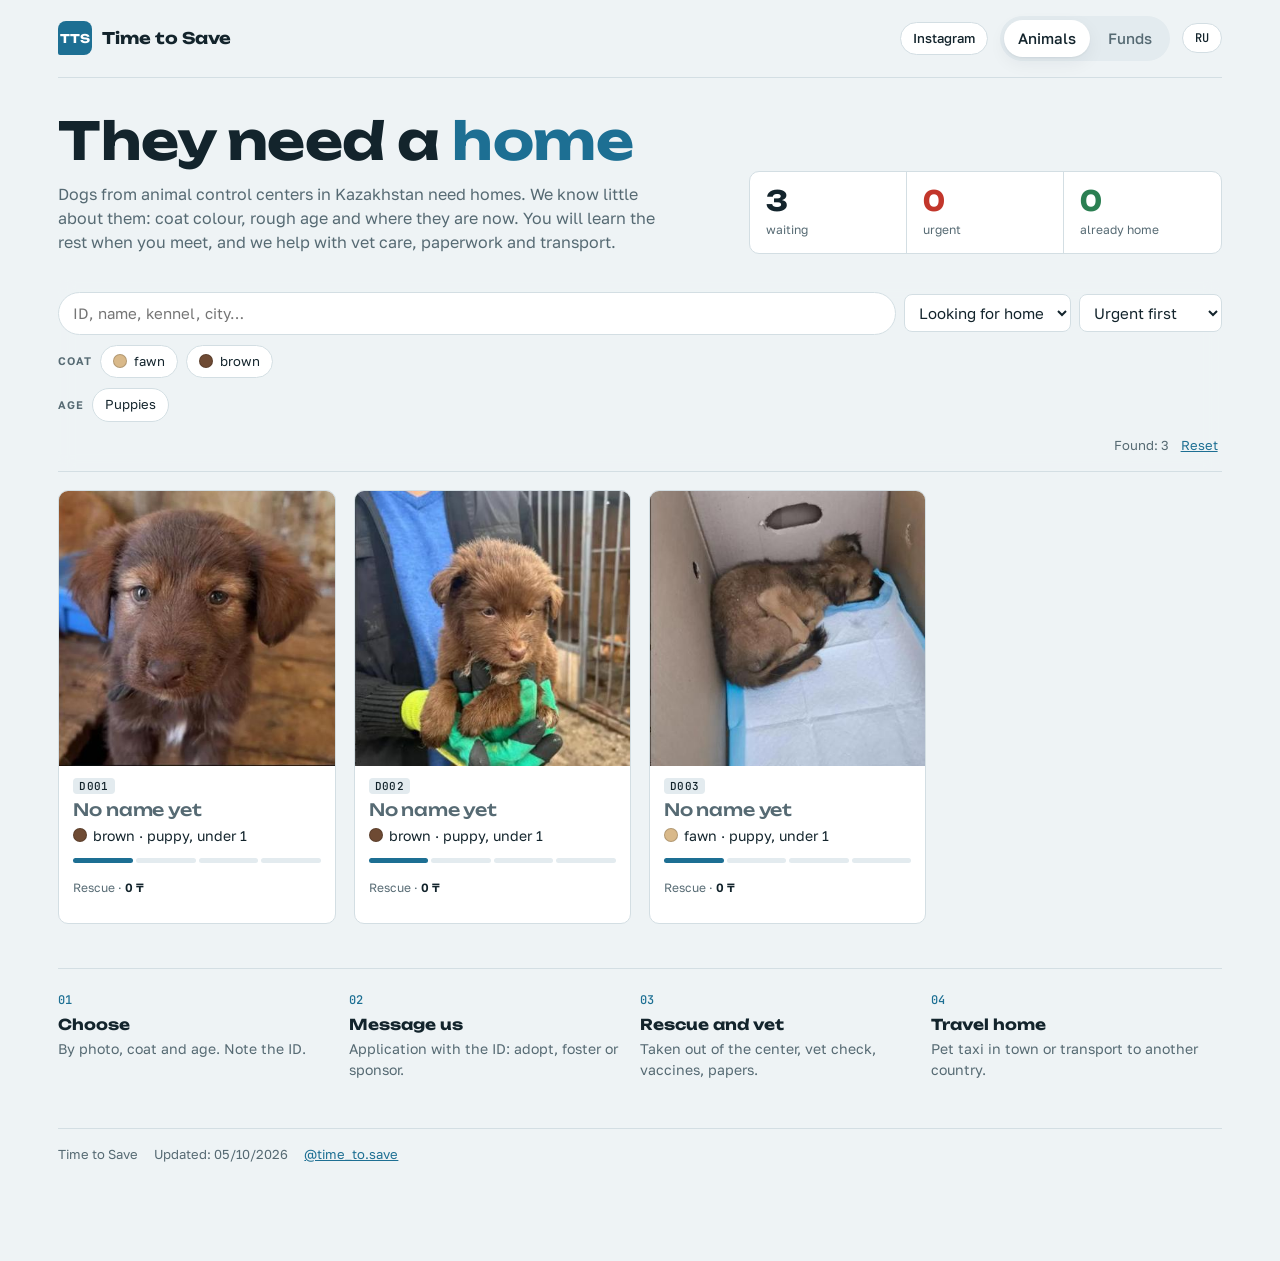
==== time-to-save-github 2/index.html @ 521f834f "Add files via upload" ====
<!doctype html>
<html lang="ru">
<head>
<meta charset="utf-8">
<meta name="viewport" content="width=device-width,initial-scale=1,viewport-fit=cover">
<title>Time to Save — собаки ищут дом</title>
<meta name="description" content="Собаки из центров отлова Казахстана ищут дом. Каталог, этапы спасения и сборы.">
<meta property="og:title" content="Time to Save">
<meta property="og:description" content="Собаки из центров отлова Казахстана ищут дом.">
<link rel="preconnect" href="https://fonts.googleapis.com"><link rel="preconnect" href="https://fonts.gstatic.com" crossorigin>
<link rel="stylesheet" href="app.css">
<script src="config.js"></script>
</head>
<body>
<div id="app"></div>
<div class="toast" id="toast" role="status" aria-live="polite" hidden></div>
<script src="app.js" defer></script>
</body>
</html>
---- time-to-save-github 2/app.css ----
@import url("https://fonts.googleapis.com/css2?family=Unbounded:wght@500;700&family=Golos+Text:wght@400;500;600&family=JetBrains+Mono:wght@500&display=swap");
/* Layout: shelter intake board — photo-first tag cards (ID + kennel), chip filters by coat colour and age, dossier dialog with application. */
:root{
  --bg:#EEF3F5; --surface:#FFFFFF; --sunk:#E3EBEF; --ink:#13242C; --muted:#566A73; --line:#D3DEE3;
  --accent:#1D6F93; --accent-ink:#FFFFFF; --accent-soft:#D6E9F1;
  --urgent:#C2362B; --urgent-soft:#F8E1DE; --ok:#2B7F52; --ok-soft:#DCEFE4; --warn:#A86A12; --warn-soft:#F5E8D2;
  --shadow:0 1px 2px rgba(19,36,44,.06),0 6px 18px rgba(19,36,44,.06);
  --f-display:"Unbounded","Arial Black",system-ui,sans-serif;
  --f-body:"Golos Text",system-ui,-apple-system,"Segoe UI",Roboto,sans-serif;
  --f-mono:"JetBrains Mono",ui-monospace,SFMono-Regular,Menlo,Consolas,monospace;
  --r:10px;
}
@media (prefers-color-scheme: dark){:root:not([data-theme="light"]){
  --bg:#0D161B; --surface:#14212A; --sunk:#0F1B22; --ink:#E4ECEF; --muted:#94A7B0; --line:#243640;
  --accent:#55B3DA; --accent-ink:#04202C; --accent-soft:#16384A;
  --urgent:#F06B5F; --urgent-soft:#3A1D1B; --ok:#5DC48C; --ok-soft:#163327; --warn:#E3A94B; --warn-soft:#3A2C14;
  --shadow:0 1px 2px rgba(0,0,0,.3),0 8px 20px rgba(0,0,0,.25); color-scheme:dark}}
:root[data-theme="dark"]{
  --bg:#0D161B; --surface:#14212A; --sunk:#0F1B22; --ink:#E4ECEF; --muted:#94A7B0; --line:#243640;
  --accent:#55B3DA; --accent-ink:#04202C; --accent-soft:#16384A;
  --urgent:#F06B5F; --urgent-soft:#3A1D1B; --ok:#5DC48C; --ok-soft:#163327; --warn:#E3A94B; --warn-soft:#3A2C14;
  --shadow:0 1px 2px rgba(0,0,0,.3),0 8px 20px rgba(0,0,0,.25); color-scheme:dark}

*{box-sizing:border-box}
[hidden]{display:none!important}
body{background:var(--bg);color:var(--ink);font:15px/1.5 var(--f-body);margin:0}
#app{max-width:1240px;margin:0 auto;padding-inline:max(16px,3vw);padding-block:0 96px}
h1,h2,h3{font-family:var(--f-display);font-weight:700;text-wrap:balance;margin:0;letter-spacing:-.01em}
button,input,select,textarea{font:inherit;color:inherit}
:focus-visible{outline:2px solid var(--accent);outline-offset:2px}
a{color:var(--accent)}
.mono{font-family:var(--f-mono);font-size:12px;letter-spacing:.02em}
.muted{color:var(--muted)}
.lbl{font-size:11px;text-transform:uppercase;letter-spacing:.09em;color:var(--muted);font-weight:600}

.top{display:flex;align-items:center;gap:12px;flex-wrap:wrap;padding-block:16px;border-bottom:1px solid var(--line)}
.brand{display:flex;align-items:center;gap:10px;margin-right:auto;min-width:0}
.mark{width:34px;height:34px;flex:none;border-radius:8px 8px 8px 2px;background:var(--accent);color:var(--accent-ink);display:grid;place-items:center;font:700 12px var(--f-display)}
.brand b{font:700 16px var(--f-display);white-space:nowrap;overflow:hidden;text-overflow:ellipsis}
.tabs{display:flex;gap:4px;background:var(--sunk);padding:4px;border-radius:999px;flex-wrap:wrap}
.tabs button{border:0;background:none;padding:7px 14px;border-radius:999px;cursor:pointer;font-weight:500;color:var(--muted)}
.tabs button[aria-selected="true"]{background:var(--surface);color:var(--ink);box-shadow:var(--shadow)}
.hlinks{display:flex;gap:6px;flex-wrap:wrap}
.hlink{display:inline-flex;align-items:center;gap:6px;padding:6px 12px;border-radius:999px;border:1px solid var(--line);background:var(--surface);color:var(--ink);text-decoration:none;font-size:13px;font-weight:500}
.hlink:hover{border-color:var(--accent);color:var(--accent)}
.lang{border:1px solid var(--line);background:var(--surface);border-radius:999px;padding:6px 12px;cursor:pointer;font:500 12px var(--f-mono)}

.hero{display:grid;grid-template-columns:minmax(0,1.4fr) minmax(0,1fr);gap:28px;align-items:end;padding-block:36px 26px}
.hero h1{font-size:clamp(28px,4.6vw,52px);line-height:1.05}
.hero h1 em{font-style:normal;color:var(--accent)}
.hero p{max-width:62ch;color:var(--muted);margin:14px 0 0;font-size:16px}
.ledger{display:grid;grid-template-columns:repeat(3,minmax(0,1fr));border:1px solid var(--line);border-radius:var(--r);background:var(--surface);overflow:hidden}
.ledger div{padding:14px 16px;border-right:1px solid var(--line)}
.ledger div:last-child{border-right:0}
.ledger b{display:block;font:700 28px/1.1 var(--f-display);font-variant-numeric:tabular-nums}
.ledger .u b{color:var(--urgent)} .ledger .h b{color:var(--ok)}
.ledger span{font-size:12px;color:var(--muted)}
@media (max-width:760px){.hero{grid-template-columns:1fr;padding-block:24px 18px}}

.btn{display:inline-flex;align-items:center;justify-content:center;gap:8px;border:1px solid transparent;border-radius:999px;padding:9px 18px;font-weight:600;cursor:pointer;background:var(--accent);color:var(--accent-ink);text-decoration:none;font-size:14px}
.btn.ghost{background:var(--surface);color:var(--ink);border-color:var(--line)}
.btn.danger{background:var(--urgent);color:#fff}
.btn.sm{padding:6px 12px;font-size:13px}
.btn:disabled{opacity:.5;cursor:default}

.notice{display:flex;gap:12px;align-items:center;flex-wrap:wrap;background:var(--warn-soft);border:1px solid color-mix(in srgb,var(--warn) 30%,transparent);padding:10px 14px;border-radius:var(--r);margin-bottom:18px;font-size:14px}
.notice b{color:var(--warn)}

.filters{position:sticky;top:env(safe-area-inset-top,0px);z-index:5;background:color-mix(in srgb,var(--bg) 92%,transparent);backdrop-filter:blur(8px);padding-block:12px;display:flex;flex-direction:column;gap:10px;border-bottom:1px solid var(--line);margin-bottom:18px}
.frow{display:flex;flex-wrap:wrap;gap:8px;align-items:center}
.filters input[type=search]{flex:1 1 220px;min-width:0;padding:9px 14px;border:1px solid var(--line);border-radius:999px;background:var(--surface)}
.filters select,.field select,.field input,.field textarea{padding:8px 10px;border:1px solid var(--line);border-radius:8px;background:var(--surface);min-width:0;max-width:100%}
.chipbtn{display:inline-flex;align-items:center;gap:7px;border:1px solid var(--line);background:var(--surface);border-radius:999px;padding:6px 12px;cursor:pointer;font-size:13px}
.chipbtn[aria-pressed="true"]{background:var(--accent);border-color:var(--accent);color:var(--accent-ink)}
.sw{display:inline-block;width:14px;height:14px;border-radius:50%;flex:none;border:1px solid rgba(0,0,0,.18);vertical-align:-2px}
.found{margin-left:auto;font-size:13px;color:var(--muted);font-variant-numeric:tabular-nums}
.linkbtn{border:0;background:none;color:var(--accent);cursor:pointer;padding:4px;font-size:13px;text-decoration:underline}
@media (max-width:700px){.filters{position:static}}

.grid{display:grid;grid-template-columns:repeat(auto-fill,minmax(220px,1fr));gap:18px}
.card{all:unset;box-sizing:border-box;cursor:pointer;display:flex;flex-direction:column;background:var(--surface);border:1px solid var(--line);border-radius:var(--r);overflow:hidden;transition:transform .15s,box-shadow .15s}
.card:hover{transform:translateY(-2px);box-shadow:var(--shadow)}
.card:focus-visible{outline:2px solid var(--accent);outline-offset:2px}
.card.adopted .ph{filter:grayscale(.6);opacity:.8}
.ph{position:relative;aspect-ratio:1/1;background:var(--sunk);overflow:hidden;max-width:100%}
.ph img,.ph svg{width:100%;height:100%;object-fit:cover;display:block}
.pill{position:absolute;left:10px;top:10px;font:600 11px/1 var(--f-body);letter-spacing:.04em;text-transform:uppercase;padding:6px 9px;border-radius:999px;background:var(--surface);color:var(--ink)}
.pill.urgent{background:var(--urgent);color:#fff}
.pill.reserved{background:var(--warn);color:#fff}
.pill.adopted{background:var(--ok);color:#fff}
.ptags{position:absolute;left:10px;bottom:10px;display:flex;gap:5px;flex-wrap:wrap;max-width:calc(100% - 70px)}
.tag{font:600 11px/1 var(--f-body);padding:5px 8px;border-radius:999px;background:var(--surface);color:var(--ink)}
.tag.preg{background:#B4457A;color:#fff}
.tag.old{background:#5B6E8C;color:#fff}
.journey{display:grid;grid-template-columns:repeat(4,minmax(0,1fr));gap:8px}
.journey.two{grid-template-columns:repeat(2,minmax(0,1fr))}
.nw{white-space:nowrap}
@media (max-width:520px){.journey{grid-template-columns:repeat(2,minmax(0,1fr))}}
.stc{border:1px solid var(--line);border-radius:8px;padding:10px;display:flex;flex-direction:column;gap:5px;min-width:0;background:var(--surface)}
.stc.now{border-color:var(--accent);box-shadow:0 0 0 1px var(--accent) inset;background:var(--accent-soft)}
.stc.done{background:var(--ok-soft);border-color:color-mix(in srgb,var(--ok) 35%,transparent)}
.stc .n{font:500 11px var(--f-mono);color:var(--muted);display:flex;justify-content:space-between;gap:4px}
.stc b{font:700 14px var(--f-display)}
.stc .sd{font-size:11px;color:var(--muted);line-height:1.3}
.stc .amt{font-size:13px;font-variant-numeric:tabular-nums}
.stc .amt strong{font-size:15px}
.stc .st{font-size:11px;font-weight:600}
.stc.done .st{color:var(--ok)} .stc.now .st{color:var(--accent)} .stc .st{color:var(--muted)}
.pbar{height:6px;background:var(--sunk);border-radius:99px;overflow:hidden}
.pbar i{display:block;height:100%;background:var(--accent);border-radius:99px}
.stc.done .pbar i{background:var(--ok)}
.mini{display:flex;gap:3px;margin-top:8px}
.mini i{flex:1;height:5px;border-radius:99px;background:var(--sunk)}
.mini i.done{background:var(--ok)} .mini i.now{background:var(--accent)}
.minitxt{font-size:12px;color:var(--muted);font-variant-numeric:tabular-nums}
.minitxt b{color:var(--ink);font-weight:600}
.fsum{display:grid;grid-template-columns:repeat(4,minmax(0,1fr));gap:12px;margin-bottom:22px}
@media (max-width:760px){.fsum{grid-template-columns:repeat(2,minmax(0,1fr))}}
.fsum .stc{padding:14px}
.fsum .big{font:700 22px var(--f-display);font-variant-numeric:tabular-nums}
.frows{display:flex;flex-direction:column;gap:10px}
.frow2{all:unset;box-sizing:border-box;cursor:pointer;display:grid;grid-template-columns:minmax(0,190px) minmax(0,1fr);gap:14px;align-items:center;background:var(--surface);border:1px solid var(--line);border-radius:var(--r);padding:10px}
.frow2:hover{box-shadow:var(--shadow)}
.frow2:focus-visible{outline:2px solid var(--accent);outline-offset:2px}
@media (max-width:700px){.frow2{grid-template-columns:1fr}}
.fwho{display:flex;gap:10px;align-items:center;min-width:0}
.fwho .thumb{width:52px;height:52px;flex:none}
.fwho b{display:block;font-size:14px}
.fwho span{font-size:12px;color:var(--muted)}
.frow2 .stc{padding:7px 8px;gap:3px}
.frow2 .stc b{font-size:12px}
.fnote{font-size:13px;color:var(--muted);margin:0 0 16px}
.pcount{position:absolute;right:10px;bottom:10px;font:500 11px var(--f-mono);background:rgba(0,0,0,.55);color:#fff;padding:3px 7px;border-radius:6px}
.cb{padding:12px 14px 14px;display:flex;flex-direction:column;gap:4px;flex:1}
.tagline{display:flex;gap:6px;flex-wrap:wrap;color:var(--muted);font:500 11px var(--f-mono);letter-spacing:.03em}
.tid{color:var(--ink);background:var(--sunk);padding:1px 6px;border-radius:4px}
.card h3{font-size:17px;line-height:1.2;margin-top:2px}
.card h3.noname{color:var(--muted);font-weight:500}
.meta{margin:0;color:var(--ink);font-size:14px;display:flex;align-items:center;gap:6px;flex-wrap:wrap}
.where{margin:0;color:var(--muted);font-size:13px}
.empty{grid-column:1/-1;padding:48px 16px;text-align:center;color:var(--muted);border:1px dashed var(--line);border-radius:var(--r)}

.steps{margin-top:44px;display:grid;grid-template-columns:repeat(4,minmax(0,1fr));border-top:1px solid var(--line)}
.steps div{padding:18px 18px 0 0}
.steps i{font:500 12px var(--f-mono);color:var(--accent);font-style:normal}
.steps b{display:block;font:700 15px var(--f-display);margin:6px 0 4px}
.steps p{margin:0;color:var(--muted);font-size:14px}
@media (max-width:760px){.steps{grid-template-columns:1fr 1fr}}
@media (max-width:440px){.steps{grid-template-columns:1fr}}

dialog{border:0;padding:0;overflow:auto;border-radius:14px;background:var(--surface);color:var(--ink);width:min(920px,calc(100vw - 24px));max-height:calc(100dvh - 24px);box-shadow:0 20px 60px rgba(0,0,0,.35)}
dialog::backdrop{background:rgba(8,16,20,.55)}
.dlg{display:grid;grid-template-columns:minmax(0,1.1fr) minmax(0,1fr)}
@media (max-width:760px){.dlg{grid-template-columns:1fr}}
.gal{background:var(--sunk);display:flex;flex-direction:column}
.gal .main{aspect-ratio:1/1;max-width:100%;overflow:hidden}
.gal .main img,.gal .main svg{width:100%;height:100%;object-fit:cover;display:block}
.thumbs{display:flex;gap:6px;padding:8px;flex-wrap:wrap}
.thumbs button{all:unset;cursor:pointer;width:56px;height:56px;border-radius:6px;overflow:hidden;border:2px solid transparent}
.thumbs button[aria-current="true"]{border-color:var(--accent)}
.thumbs img{width:100%;height:100%;object-fit:cover}
.dinfo{padding:22px;display:flex;flex-direction:column;gap:14px;min-width:0}
.dinfo h2{font-size:28px}
.x{position:absolute;right:10px;top:10px;width:36px;height:36px;border-radius:50%;border:1px solid var(--line);background:var(--surface);cursor:pointer;font-size:18px;line-height:1;z-index:2}
.facts{display:grid;grid-template-columns:auto 1fr;gap:6px 14px;margin:0;font-size:14px}
.facts dt{color:var(--muted)}
.facts dd{margin:0;display:flex;align-items:center;gap:6px;flex-wrap:wrap}
.desc{margin:0;white-space:pre-line}
.unk{font-size:13px;color:var(--muted);background:var(--sunk);padding:10px 12px;border-radius:8px;margin:0}
.apply{border-top:1px solid var(--line);padding-top:14px;display:flex;flex-direction:column;gap:10px}
.field{display:flex;flex-direction:column;gap:4px;min-width:0}
.field>span{font-size:12px;color:var(--muted)}
.row2{display:grid;grid-template-columns:1fr 1fr;gap:10px}
@media (max-width:460px){.row2{grid-template-columns:1fr}}
textarea.msg{width:100%;min-height:130px;resize:vertical;font-size:13px;padding:10px;border:1px solid var(--line);border-radius:8px;background:var(--sunk)}
.contacts{display:flex;flex-wrap:wrap;gap:8px;align-items:center}

.adm{display:grid;gap:18px;padding-block:24px}
.panel{background:var(--surface);border:1px solid var(--line);border-radius:var(--r);padding:18px;display:flex;flex-direction:column;gap:12px;min-width:0}
.panel h2{font-size:18px}
.panel p{margin:0}
.cols{display:grid;grid-template-columns:repeat(auto-fit,minmax(min(100%,360px),1fr));gap:18px}
.drop{border:2px dashed var(--line);border-radius:var(--r);padding:22px;text-align:center;cursor:pointer;background:var(--sunk);transition:border-color .15s}
.drop.over{border-color:var(--accent);background:var(--accent-soft)}
.drop input{display:none}
.tog{display:inline-flex;align-items:center;gap:6px;font-size:13px;cursor:pointer}
.tog input{margin:0;accent-color:var(--accent)}
input[type=range]{accent-color:var(--accent);width:100%}
.seg{display:flex;flex-wrap:wrap;gap:6px}
.seg label{border:1px solid var(--line);border-radius:999px;padding:6px 12px;font-size:13px;cursor:pointer;background:var(--surface);position:relative}
.seg input{position:absolute;opacity:0;pointer-events:none}
.seg label:has(input:checked){background:var(--accent);border-color:var(--accent);color:var(--accent-ink)}
.report{font-size:13px;background:var(--sunk);border-radius:8px;padding:10px 12px;display:flex;flex-direction:column;gap:3px;margin:0}
.report .w{color:var(--warn)}
.meter{height:8px;background:var(--sunk);border-radius:99px;overflow:hidden}
.meter i{display:block;height:100%;background:var(--accent)}
.tbl{overflow-x:auto;border:1px solid var(--line);border-radius:8px}
.tbl table{border-collapse:collapse;width:100%;font-size:13px;min-width:920px}
.tbl th,.tbl td{text-align:left;padding:8px 10px;border-bottom:1px solid var(--line);vertical-align:middle}
.tbl th{font-size:11px;text-transform:uppercase;letter-spacing:.08em;color:var(--muted);background:var(--sunk)}
.tbl tr:last-child td{border-bottom:0}
.tbl select{padding:4px 6px;border:1px solid var(--line);border-radius:6px;background:var(--surface)}
.thumb{width:40px;height:40px;border-radius:6px;overflow:hidden;background:var(--sunk)}
.thumb img,.thumb svg{width:100%;height:100%;object-fit:cover}
.nophoto{color:var(--urgent)}
.badge{font:600 10px var(--f-mono);background:var(--accent-soft);color:var(--accent);padding:1px 5px;border-radius:4px;margin-left:4px;vertical-align:1px}
.flag{color:var(--warn);font-size:12px;display:block}
.aibox{border-color:color-mix(in srgb,var(--accent) 45%,var(--line))}
.aistat{font-size:13px;display:flex;flex-direction:column;gap:6px}
.aistat .meter i{transition:width .3s}
.ainote{font-size:12px;color:var(--muted);margin:0}
code{font:12px var(--f-mono);background:var(--sunk);padding:1px 5px;border-radius:4px}
.ephotos{display:flex;flex-wrap:wrap;gap:8px}
.ephotos div{position:relative;width:72px;height:72px;border-radius:6px;overflow:hidden}
.ephotos img{width:100%;height:100%;object-fit:cover}
.ephotos button{position:absolute;right:2px;top:2px;border:0;border-radius:50%;width:22px;height:22px;background:rgba(0,0,0,.6);color:#fff;cursor:pointer}
.eform{padding:22px;display:flex;flex-direction:column;gap:14px}
.egrid{display:grid;grid-template-columns:repeat(auto-fill,minmax(180px,1fr));gap:10px}

.bar{position:fixed;left:0;right:0;bottom:0;z-index:20;background:var(--ink);color:var(--bg);padding:12px 16px calc(12px + env(safe-area-inset-bottom,0px));display:flex;gap:12px;align-items:center;justify-content:center;flex-wrap:wrap;font-size:14px}
.bar .btn.ghost{background:transparent;color:var(--bg);border-color:color-mix(in srgb,var(--bg) 40%,transparent)}
.toast{position:fixed;left:50%;transform:translateX(-50%);bottom:84px;z-index:30;background:var(--surface);color:var(--ink);border:1px solid var(--line);box-shadow:var(--shadow);padding:10px 16px;border-radius:999px;font-size:14px;max-width:calc(100vw - 32px)}
.foot{margin-top:48px;padding-top:16px;border-top:1px solid var(--line);font-size:13px;color:var(--muted);display:flex;gap:16px;flex-wrap:wrap}
@media (prefers-reduced-motion:reduce){*{transition:none!important}}

.savepill{position:fixed;right:16px;bottom:calc(16px + env(safe-area-inset-bottom,0px));z-index:25;background:var(--surface);color:var(--ink);border:1px solid var(--line);box-shadow:var(--shadow);border-radius:999px;padding:8px 14px;font-size:13px;display:flex;gap:8px;align-items:center}
.savepill.saved{color:var(--ok)}
.savepill.error{color:var(--urgent);border-color:var(--urgent)}
.savepill.demo{color:var(--warn)}
.savepill button{border:0;background:var(--urgent);color:#fff;border-radius:999px;padding:4px 10px;cursor:pointer;font-weight:600}
.foot a,.foot .linkbtn{font-size:13px}
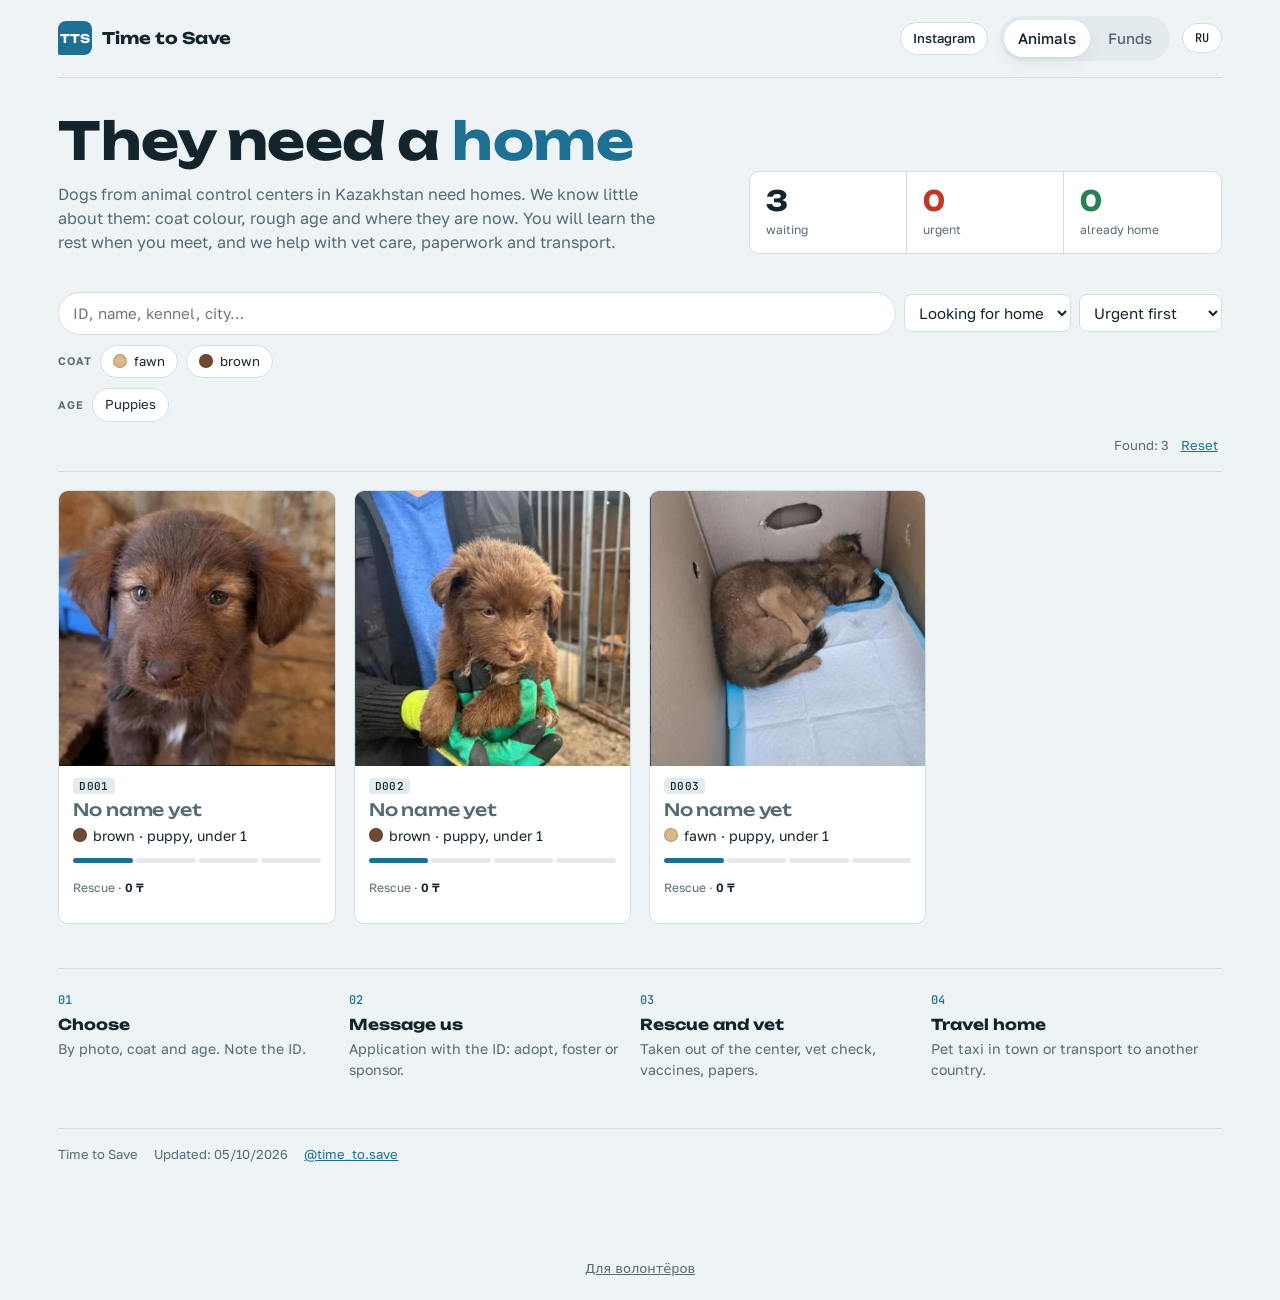
==== commit df67138c: "Add volunteer link" ====
--- a/time-to-save-github 2/index.html
+++ b/time-to-save-github 2/index.html
@@ -15,5 +15,6 @@
 <div id="app"></div>
 <div class="toast" id="toast" role="status" aria-live="polite" hidden></div>
 <script src="app.js" defer></script>
+<p style="text-align:center;font:13px system-ui,sans-serif;margin:0 0 24px"><a href="admin.html" style="color:#566A73">Для волонтёров</a></p>
 </body>
 </html>
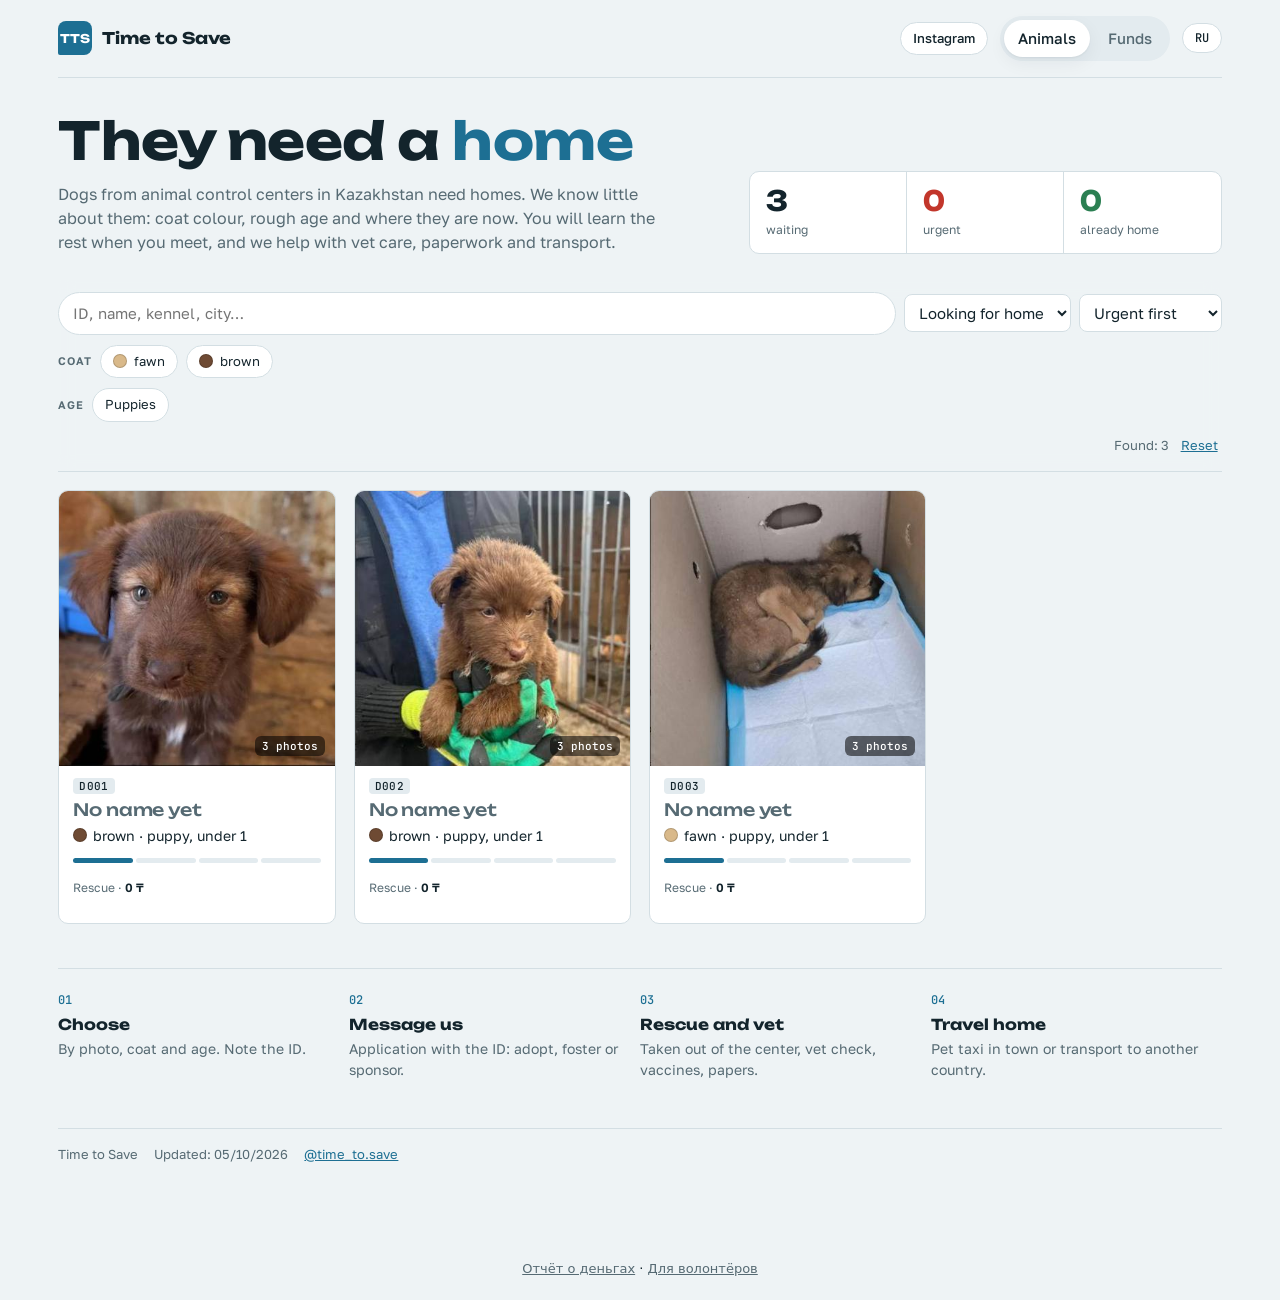
==== commit af9e355d: "Link to money report" ====
--- a/time-to-save-github 2/index.html
+++ b/time-to-save-github 2/index.html
@@ -15,6 +15,6 @@
 <div id="app"></div>
 <div class="toast" id="toast" role="status" aria-live="polite" hidden></div>
 <script src="app.js" defer></script>
-<p style="text-align:center;font:13px system-ui,sans-serif;margin:0 0 24px"><a href="admin.html" style="color:#566A73">Для волонтёров</a></p>
+<p style="text-align:center;font:13px system-ui,sans-serif;margin:0 0 24px"><a href="report.html" style="color:#566A73">Отчёт о деньгах</a> · <a href="admin.html" style="color:#566A73">Для волонтёров</a></p>
 </body>
 </html>
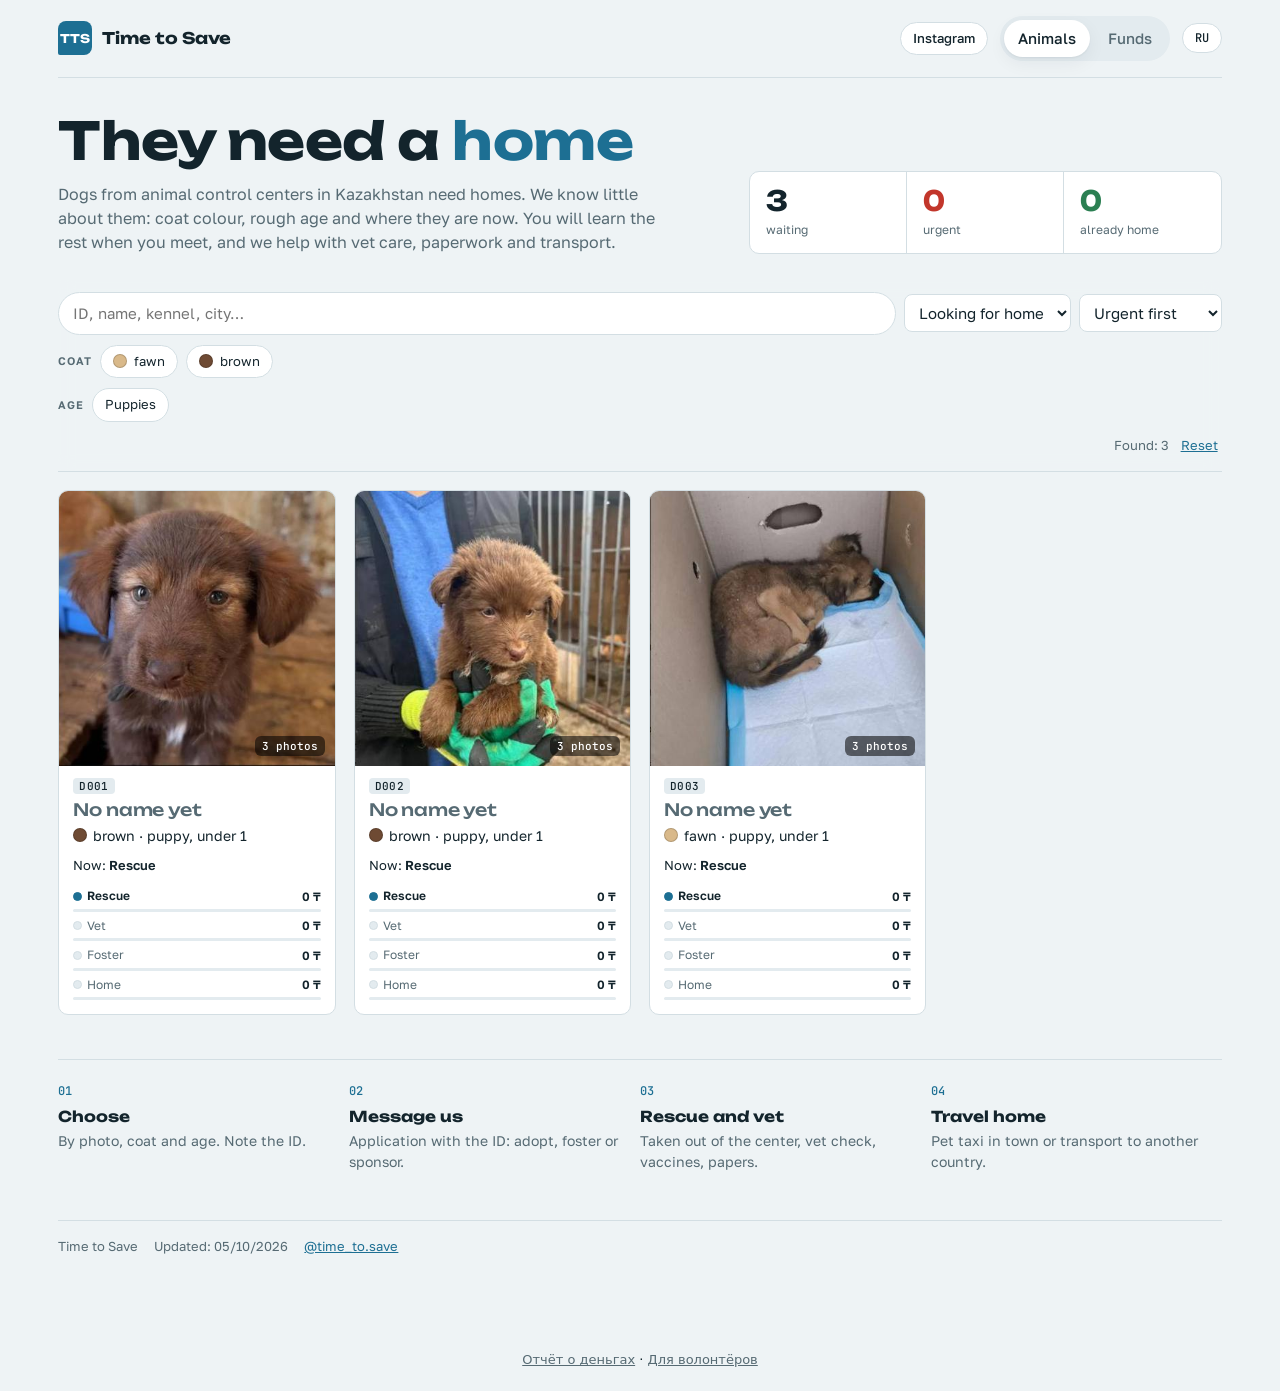
==== commit bbf021a7: "Add script reference for cards.js in index.html" ====
--- a/time-to-save-github 2/index.html
+++ b/time-to-save-github 2/index.html
@@ -15,6 +15,7 @@
 <div id="app"></div>
 <div class="toast" id="toast" role="status" aria-live="polite" hidden></div>
 <script src="app.js" defer></script>
+<script src="cards.js" defer></script>
 <p style="text-align:center;font:13px system-ui,sans-serif;margin:0 0 24px"><a href="report.html" style="color:#566A73">Отчёт о деньгах</a> · <a href="admin.html" style="color:#566A73">Для волонтёров</a></p>
 </body>
 </html>
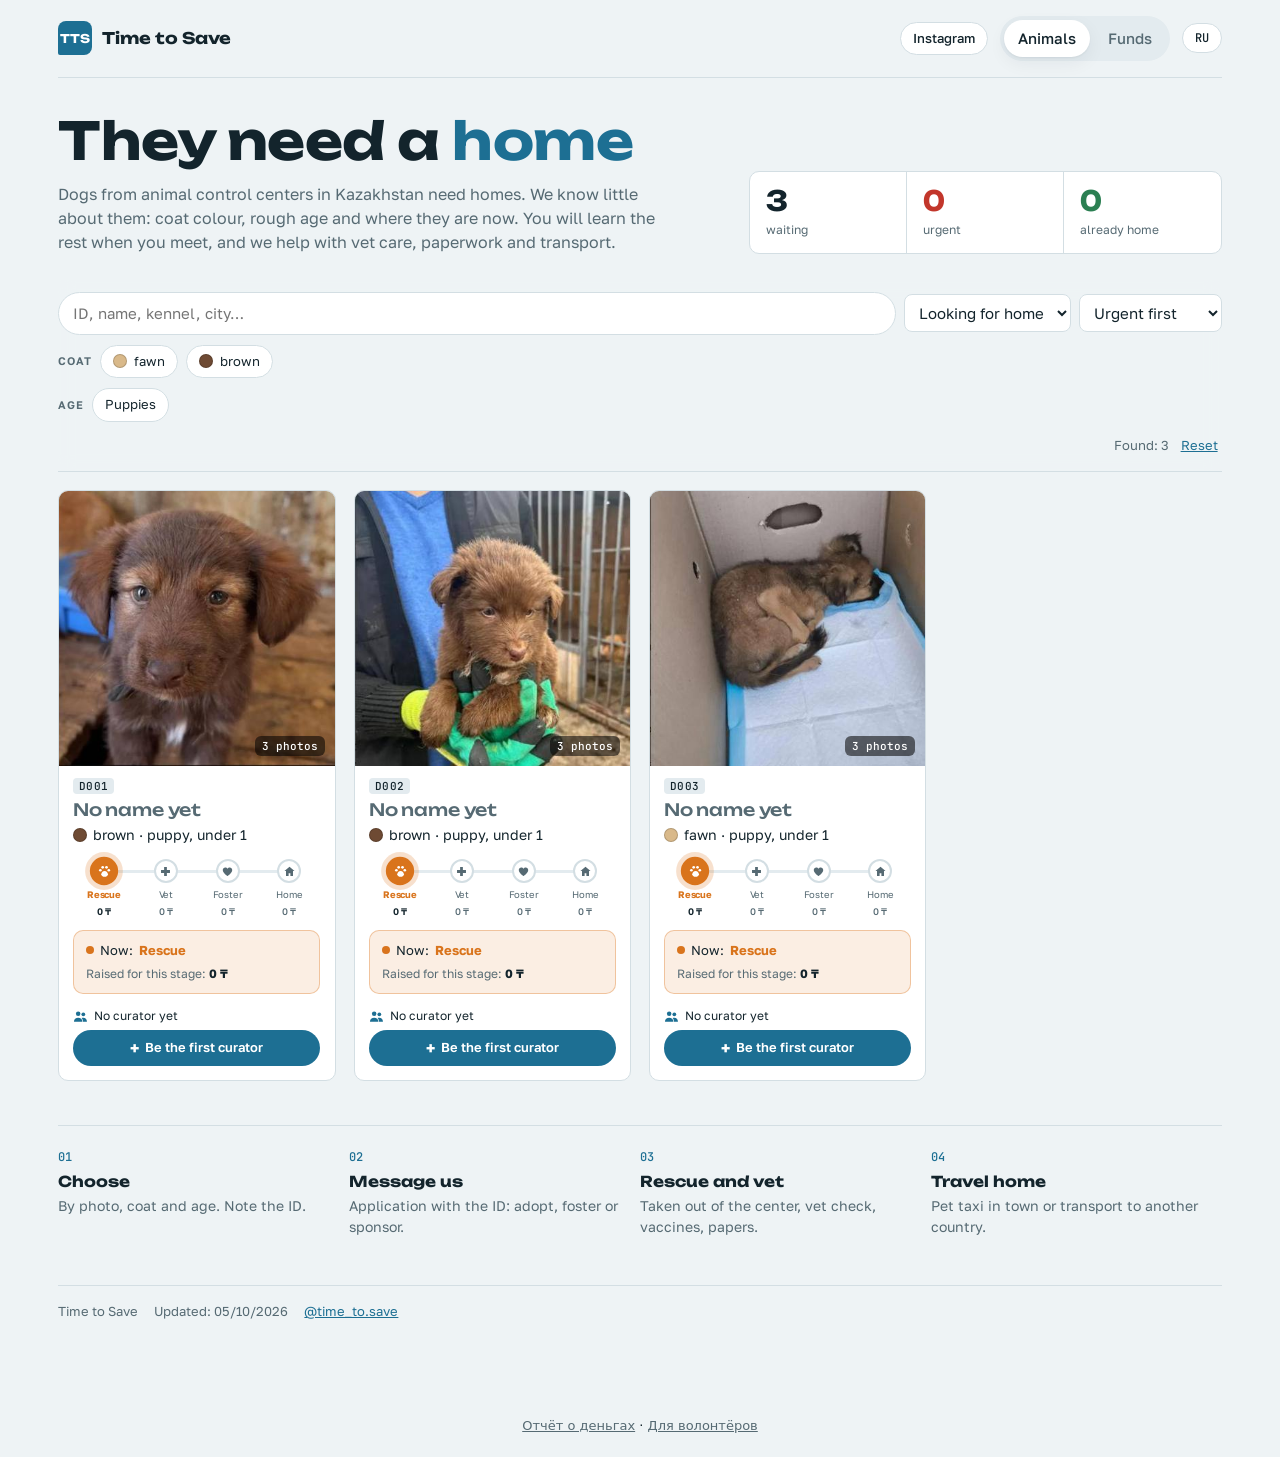
==== commit cf5b1756: "Add curators.js script to index.html" ====
--- a/time-to-save-github 2/index.html
+++ b/time-to-save-github 2/index.html
@@ -16,6 +16,7 @@
 <div class="toast" id="toast" role="status" aria-live="polite" hidden></div>
 <script src="app.js" defer></script>
 <script src="cards.js" defer></script>
+<script src="curators.js" defer></script>
 <p style="text-align:center;font:13px system-ui,sans-serif;margin:0 0 24px"><a href="report.html" style="color:#566A73">Отчёт о деньгах</a> · <a href="admin.html" style="color:#566A73">Для волонтёров</a></p>
 </body>
 </html>
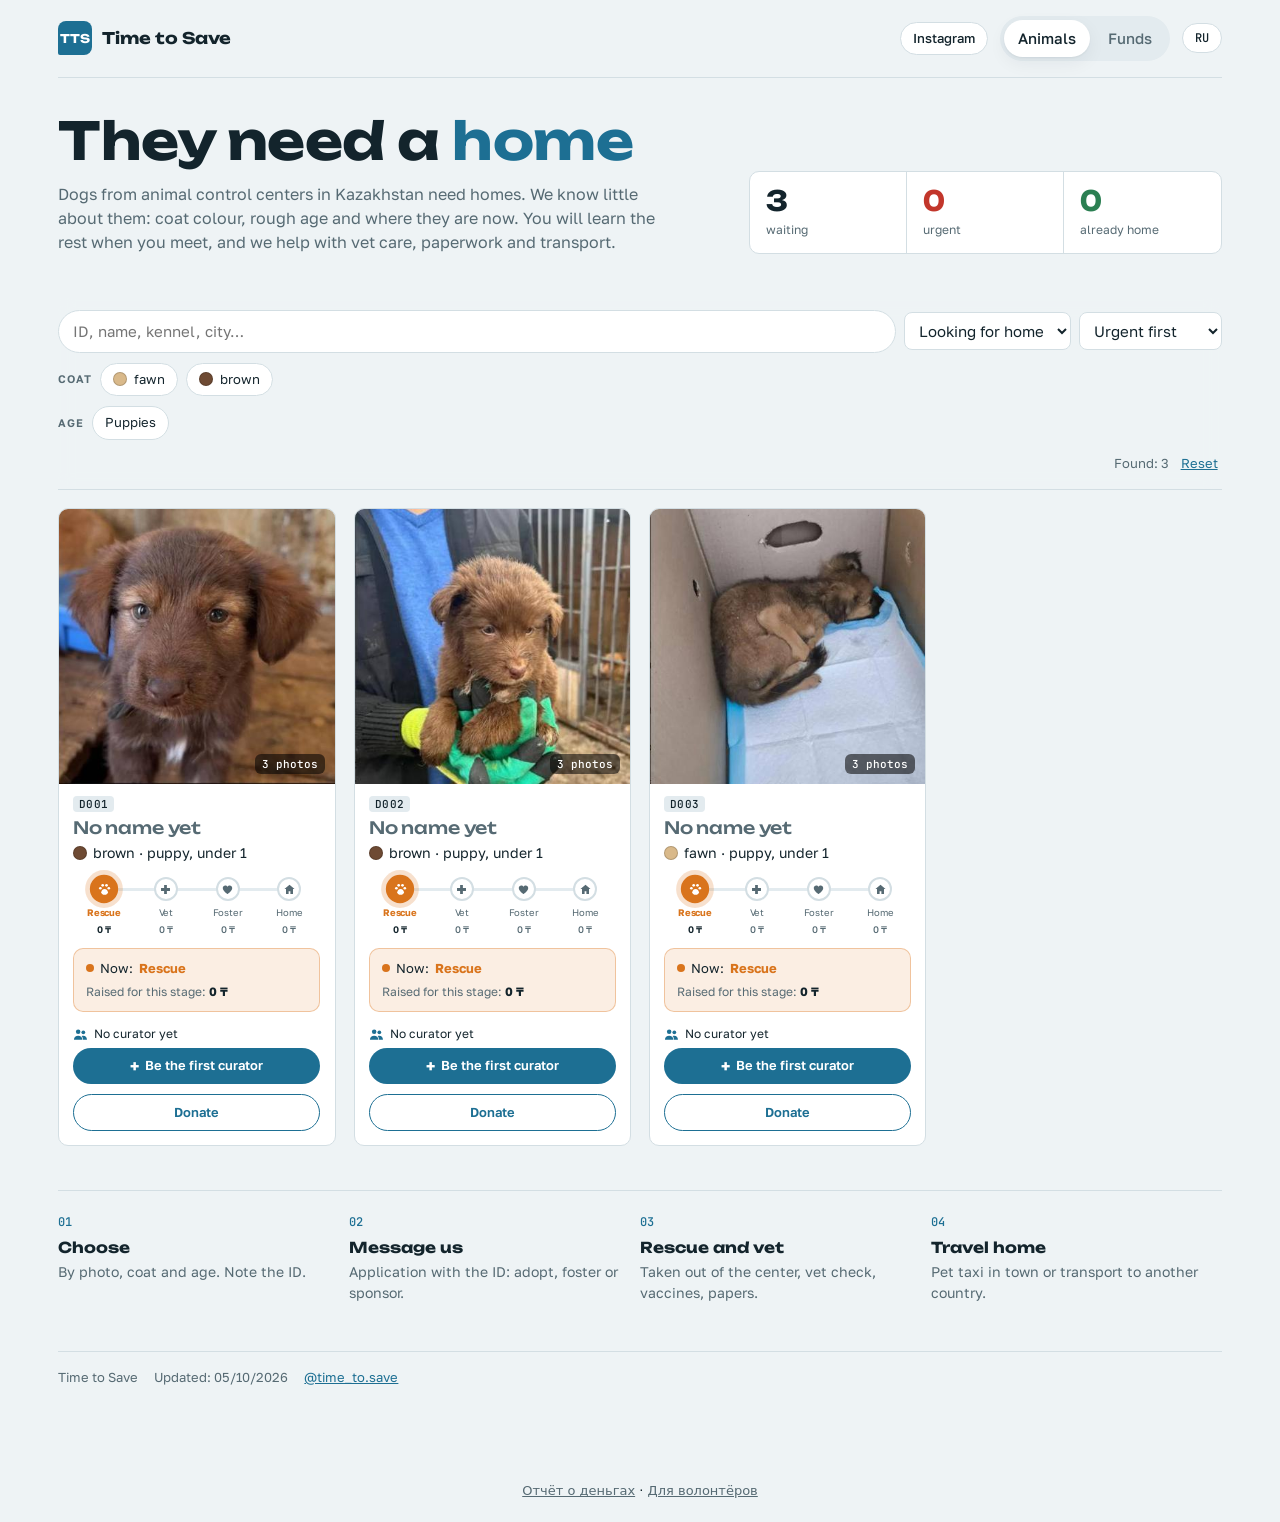
==== commit 77f66cc4: "Add funds.js and stages.js scripts to index.html" ====
--- a/time-to-save-github 2/index.html
+++ b/time-to-save-github 2/index.html
@@ -17,6 +17,8 @@
 <script src="app.js" defer></script>
 <script src="cards.js" defer></script>
 <script src="curators.js" defer></script>
+<script src="funds.js" defer></script>
+<script src="stages.js" defer></script>
 <p style="text-align:center;font:13px system-ui,sans-serif;margin:0 0 24px"><a href="report.html" style="color:#566A73">Отчёт о деньгах</a> · <a href="admin.html" style="color:#566A73">Для волонтёров</a></p>
 </body>
 </html>
